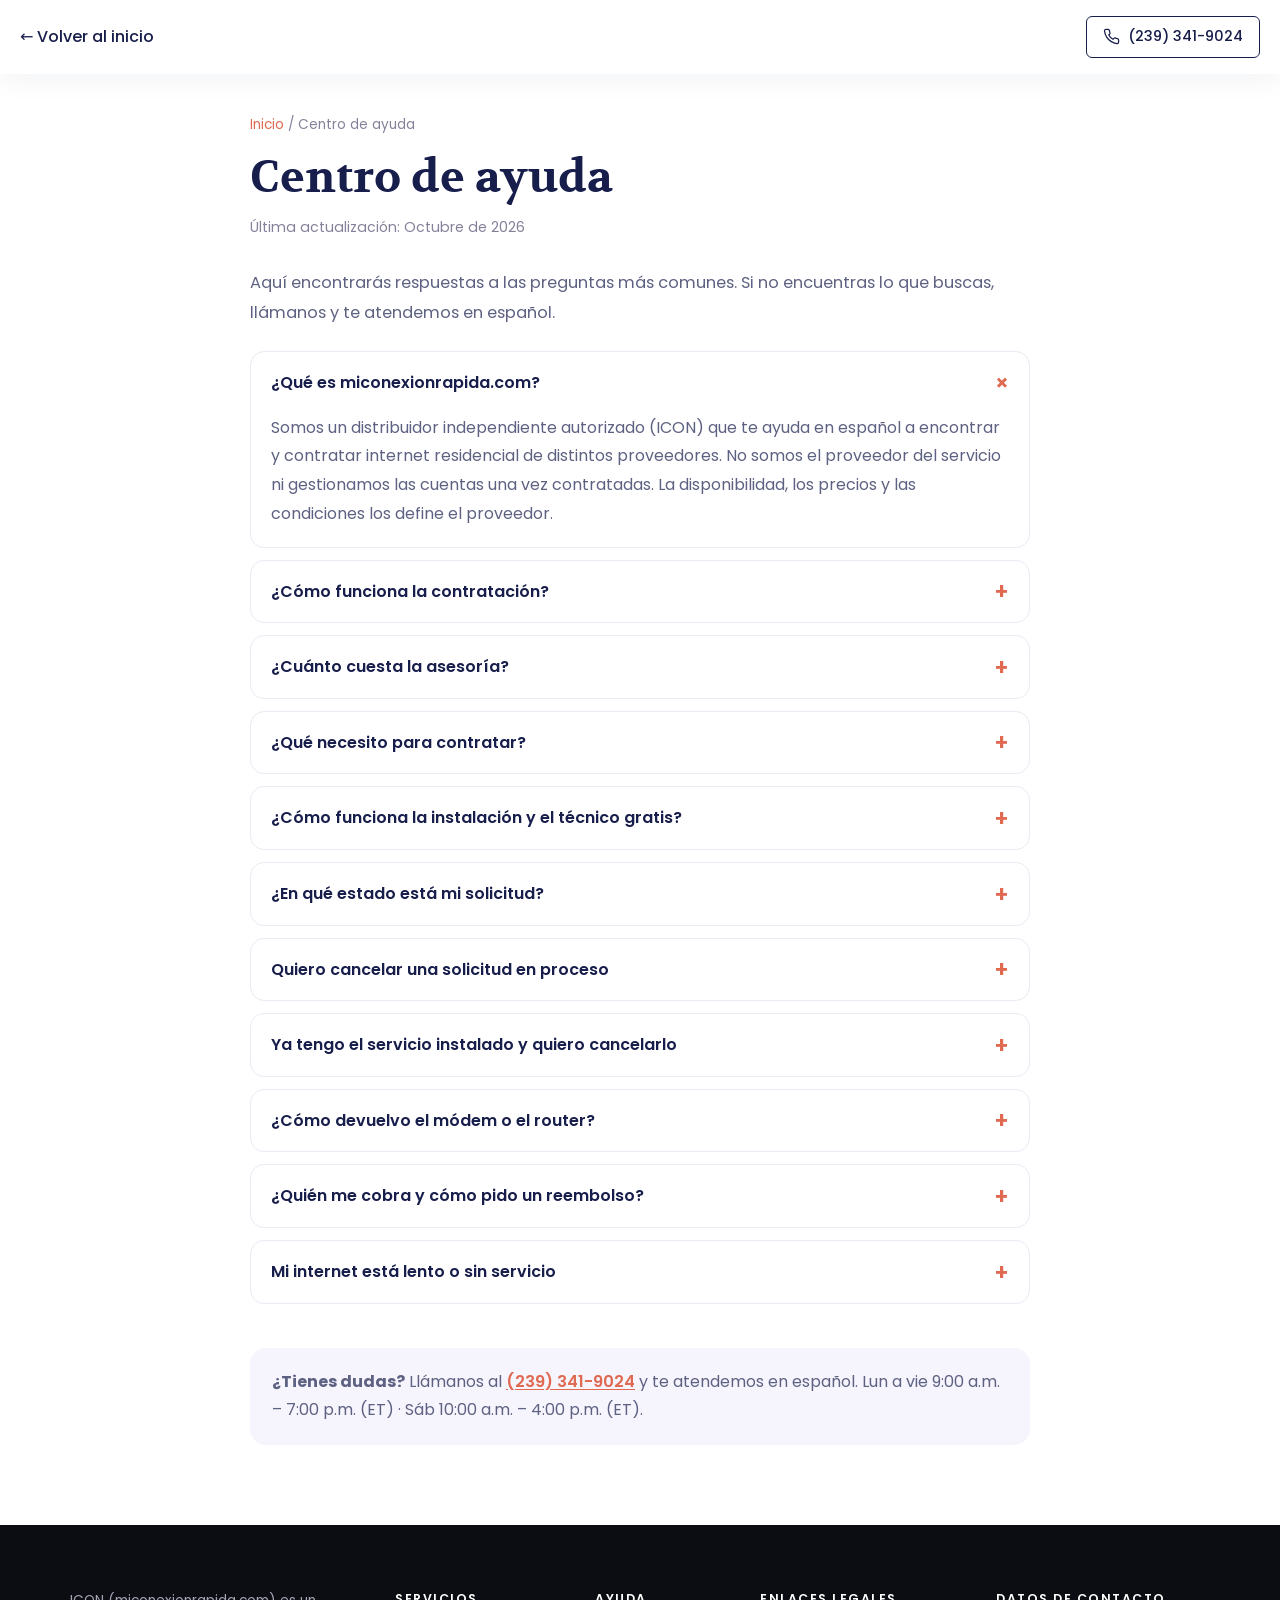
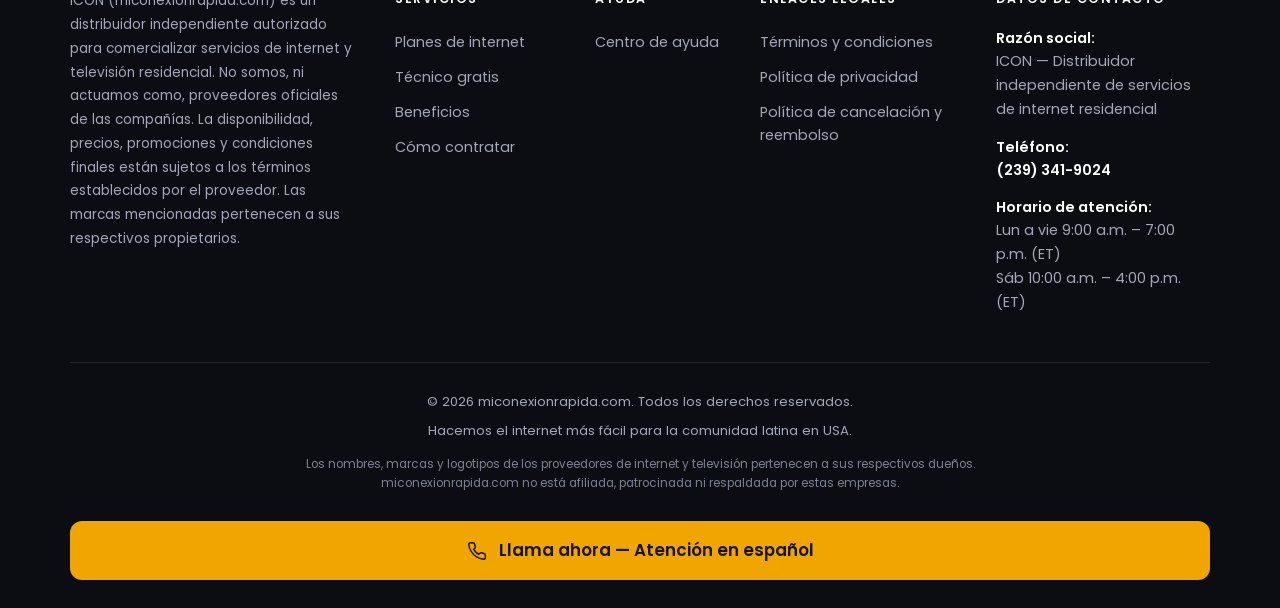
==== ayuda.html @ 347954f6 "Landing de internet residencial miconexionrapida.com - Portada adaptada a móvil: hero con foto junto" ====
<!DOCTYPE html>
<html lang="es">
<head>
  <meta charset="UTF-8">
  <meta name="viewport" content="width=device-width, initial-scale=1.0, viewport-fit=cover">
  <meta name="theme-color" content="#ffffff">
  <title>Centro de ayuda — Mi Conexión Rápida</title>
  <meta name="description" content="Preguntas frecuentes sobre la contratación de internet residencial con miconexionrapida.com.">
  <link rel="canonical" href="https://miconexionrapida.com/ayuda.html">
  <link rel="icon" href="img/favicon.svg" type="image/svg+xml">
  <script src="js/ads.js"></script>
  <link rel="preconnect" href="https://fonts.googleapis.com">
  <link rel="preconnect" href="https://fonts.gstatic.com" crossorigin>
  <link href="https://fonts.googleapis.com/css2?family=Poppins:wght@400;500;600;700&family=Volkhov:wght@400;700&display=swap" rel="stylesheet">
  <link rel="stylesheet" href="css/styles.css">
</head>
<body class="pagina-legal">

  <header class="header is-scrolled">
    <div class="container header__inner">
      <a href="index.html" class="legal__volver">&larr; Volver al inicio</a>
      <a href="tel:+12393419024" class="btn btn--outline btn--sm legal__llamar" data-tel data-ubicacion="header">
        <svg viewBox="0 0 24 24" aria-hidden="true"><use href="#i-phone"/></svg><span>(239) 341-9024</span>
      </a>
    </div>
  </header>

  <main class="legal">
    <div class="container legal__inner">
      <nav class="legal__migas" aria-label="Ruta"><a href="index.html">Inicio</a> / <span>Centro de ayuda</span></nav>
      <h1>Centro de ayuda</h1>
      <p class="legal__fecha">Última actualización: Octubre de 2026</p>

      <p class="legal__intro">Aquí encontrarás respuestas a las preguntas más comunes. Si no encuentras lo que buscas,
        llámanos y te atendemos en español.</p>
      <details class="faq" open>
        <summary>¿Qué es miconexionrapida.com?</summary>
        <div class="faq__r"><p>Somos un distribuidor independiente autorizado (ICON) que te ayuda en español a encontrar y contratar internet residencial de distintos proveedores. No somos el proveedor del servicio ni gestionamos las cuentas una vez contratadas. La disponibilidad, los precios y las condiciones los define el proveedor.</p></div>
      </details>
      <details class="faq">
        <summary>¿Cómo funciona la contratación?</summary>
        <div class="faq__r"><ol><li>Nos llamas y un asesor revisa qué proveedores y velocidades llegan a tu dirección.</li><li>Te explica las opciones, precios y condiciones del proveedor, y te recomienda el plan que necesitas.</li><li>Con tu autorización, envía la solicitud al proveedor.</li><li>El proveedor la revisa, programa la instalación y activa tu servicio.</li></ol></div>
      </details>
      <details class="faq">
        <summary>¿Cuánto cuesta la asesoría?</summary>
        <div class="faq__r"><p>Nada. Nuestra asesoría, la verificación de disponibilidad y la gestión de tu solicitud son gratuitas. Solo pagas al proveedor el plan que contratas.</p></div>
      </details>
      <details class="faq">
        <summary>¿Qué necesito para contratar?</summary>
        <div class="faq__r"><ul><li>La dirección donde quieres el servicio.</li><li>Una identificación oficial (según el proveedor, pasaporte o ID estatal).</li><li>Un teléfono y correo de contacto.</li></ul><p>Algunos proveedores revisan el crédito; si no tienes historial en EE.&nbsp;UU., pueden pedir un depósito.</p></div>
      </details>
      <details class="faq">
        <summary>¿Cómo funciona la instalación y el técnico gratis?</summary>
        <div class="faq__r"><p>Cuando el plan incluye instalación estándar gratis, un técnico del proveedor va a tu casa sin costo, instala el equipo y deja el internet funcionando. La fecha depende de la agenda del proveedor en tu zona; te ayudamos a coordinarla. Las instalaciones no estándar pueden tener costo.</p></div>
      </details>
      <details class="faq">
        <summary>¿En qué estado está mi solicitud?</summary>
        <div class="faq__r"><p>Las etapas habituales son: iniciada, en revisión del proveedor, aprobada, instalación programada y servicio activo. Los tiempos varían según el proveedor. Si tu solicitud sigue en proceso, llámanos y te decimos si aún podemos ayudarte.</p></div>
      </details>
      <details class="faq">
        <summary>Quiero cancelar una solicitud en proceso</summary>
        <div class="faq__r"><p>Llámanos cuanto antes. Revisaremos el estado y, si todavía tenemos acceso, intentaremos detenerla. Una vez que el proveedor la procesa, no podemos garantizar la cancelación. Más detalles en la <a href="cancelacion.html">política de cancelación y reembolso</a>.</p></div>
      </details>
      <details class="faq">
        <summary>Ya tengo el servicio instalado y quiero cancelarlo</summary>
        <div class="faq__r"><p>Debes comunicarte directamente con el proveedor. Encontrarás su contacto en el correo de bienvenida, la confirmación de la orden o tu factura.</p></div>
      </details>
      <details class="faq">
        <summary>¿Cómo devuelvo el módem o el router?</summary>
        <div class="faq__r"><p>Con el proveedor que te lo entregó. Él define el plazo, el lugar de entrega y si hay cargos por equipo no devuelto. Nosotros no recibimos equipos.</p></div>
      </details>
      <details class="faq">
        <summary>¿Quién me cobra y cómo pido un reembolso?</summary>
        <div class="faq__r"><p>El proveedor emite y cobra las facturas, incluidos impuestos y cargos de instalación o equipo, y es quien evalúa cualquier reembolso. Podemos explicarte la información del proceso inicial, pero no modificar facturas.</p></div>
      </details>
      <details class="faq">
        <summary>Mi internet está lento o sin servicio</summary>
        <div class="faq__r"><p>El soporte técnico lo da el proveedor. Antes de llamarle, prueba a reiniciar el módem y el router (desconéctalos 30 segundos) y acércate al router para comprobar la señal Wi-Fi. Si el problema sigue, contacta al proveedor.</p></div>
      </details>
      <aside class="legal__aviso">
        <p><strong>¿Tienes dudas?</strong> Llámanos al <a href="tel:+12393419024" data-tel>(239) 341-9024</a> y te atendemos en español.
          Lun a vie 9:00 a.m. – 7:00 p.m. (ET) · Sáb 10:00 a.m. – 4:00 p.m. (ET).</p>
      </aside>
    </div>
  </main>

  <!-- ============ FOOTER ============ -->
  <footer class="footer">
    <div class="container footer__grid">
      <div class="footer__brand">
        <p>ICON (miconexionrapida.com) es un distribuidor independiente autorizado para comercializar servicios
          de internet y televisión residencial. No somos, ni actuamos como, proveedores oficiales de las compañías.
          La disponibilidad, precios, promociones y condiciones finales están sujetos a los términos establecidos por
          el proveedor. Las marcas mencionadas pertenecen a sus respectivos propietarios.</p>
      </div>
      <div>
        <h4>Servicios</h4>
        <ul>
          <li><a href="index.html#planes">Planes de internet</a></li>
          <li><a href="index.html#tecnico">Técnico gratis</a></li>
          <li><a href="index.html#beneficios">Beneficios</a></li>
          <li><a href="index.html#contratar">Cómo contratar</a></li>
        </ul>
      </div>
      <div>
        <h4>Ayuda</h4>
        <ul><li><a href="ayuda.html">Centro de ayuda</a></li></ul>
      </div>
      <div>
        <h4>Enlaces legales</h4>
        <ul>
          <li><a href="terminos.html">Términos y condiciones</a></li>
          <li><a href="privacidad.html">Política de privacidad</a></li>
          <li><a href="cancelacion.html">Política de cancelación y reembolso</a></li>
        </ul>
      </div>
      <div class="footer__contacto">
        <h4>Datos de contacto</h4>
        <dl>
          <dt>Razón social:</dt>
          <dd>ICON — Distribuidor independiente de servicios de internet residencial</dd>
          <dt>Teléfono:</dt>
          <dd><a href="tel:+12393419024" data-tel data-tel-numero data-ubicacion="footer">(239) 341-9024</a></dd>
          <dt>Horario de atención:</dt>
          <dd>Lun a vie 9:00 a.m. – 7:00 p.m. (ET)<br>Sáb 10:00 a.m. – 4:00 p.m. (ET)</dd>
        </dl>
      </div>
    </div>
    <div class="container footer__bottom">
      <p>© 2026 miconexionrapida.com. Todos los derechos reservados.</p>
      <p>Hacemos el internet más fácil para la comunidad latina en USA.</p>
      <p class="footer__marcas">Los nombres, marcas y logotipos de los proveedores de internet y televisión pertenecen a sus
        respectivos dueños. miconexionrapida.com no está afiliada, patrocinada ni respaldada por estas empresas.</p>
    </div>
    <div class="container">
      <a href="tel:+12393419024" class="footer__call" data-tel data-ubicacion="barra-footer">
        <svg viewBox="0 0 24 24" aria-hidden="true"><use href="#i-phone"/></svg>
        Llama ahora — Atención en español
      </a>
    </div>
  </footer>

  <svg width="0" height="0" style="position:absolute" aria-hidden="true">
    <symbol id="i-phone" viewBox="0 0 24 24">
      <path d="M22 16.92v3a2 2 0 0 1-2.18 2 19.79 19.79 0 0 1-8.63-3.07 19.5 19.5 0 0 1-6-6 19.79 19.79 0 0 1-3.07-8.67A2 2 0 0 1 4.11 2h3a2 2 0 0 1 2 1.72c.13.96.36 1.9.7 2.81a2 2 0 0 1-.45 2.11L8.09 9.91a16 16 0 0 0 6 6l1.27-1.27a2 2 0 0 1 2.11-.45c.91.34 1.85.57 2.81.7A2 2 0 0 1 22 16.92z" fill="none" stroke="currentColor" stroke-width="1.8" stroke-linecap="round" stroke-linejoin="round"/>
    </symbol>
  </svg>
</body>
</html>
---- css/styles.css ----
/* ==========================================================
   miconexionrapida.com — Internet residencial (landing para que el cliente llame)
   ========================================================== */
:root {
  --navy: #181E4B;
  --text: #5E6282;
  --muted: #84829A;
  --orange: #DF6951;
  --yellow: #F1A501;
  --teal: #006380;
  --peach: #FFF1DA;
  --hero-bg: #fdfcf7;   /* el fondo crema de img/hero-viajero.webp */
  --lilac: #DFD7F9;
  --bg: #fff;
  --shadow: 0 100px 80px rgba(0,0,0,.02), 0 30px 40px rgba(0,0,0,.035), 0 10px 20px rgba(0,0,0,.04);
  --radius: 24px;
  --ff-head: "Volkhov", Georgia, serif;
  --ff-body: "Poppins", system-ui, sans-serif;
}

*, *::before, *::after { box-sizing: border-box; margin: 0; padding: 0; }
html { scroll-behavior: smooth; }
body {
  font-family: var(--ff-body);
  color: var(--text);
  background: var(--bg);
  line-height: 1.6;
  overflow-x: hidden;
  -webkit-font-smoothing: antialiased;
}
img { display: block; max-width: 100%; }
a { color: inherit; text-decoration: none; }
button { font: inherit; cursor: pointer; border: 0; background: none; color: inherit; }
ul, ol { list-style: none; }

.container { width: min(1140px, 100% - 32px); margin-inline: auto; }
.section { padding: 100px 0; position: relative; }

/* ---------- Typography helpers ---------- */
.eyebrow {
  font-size: .9rem; font-weight: 600; letter-spacing: .04em;
  text-transform: uppercase; color: var(--text); text-align: center; margin-bottom: 8px;
}
.eyebrow--orange { color: var(--orange); text-align: left; font-weight: 700; }
.eyebrow--left { text-align: left; }
.section__title {
  font-family: var(--ff-head); color: var(--navy);
  font-size: clamp(2rem, 4vw, 3.1rem); line-height: 1.2; text-align: center;
}
.section__title--left { text-align: left; }
.section__head { margin-bottom: 56px; }

/* ---------- Buttons ---------- */
.btn {
  display: inline-flex; align-items: center; justify-content: center;
  padding: 14px 26px; border-radius: 10px; font-weight: 500;
  transition: transform .2s, box-shadow .2s, background .2s;
}
@media (hover: hover) { .btn:hover { transform: translateY(-2px); } }
.btn:active { transform: scale(.98); }
.btn--yellow { background: var(--yellow); color: #fff; box-shadow: 0 20px 35px rgba(241,165,1,.15); }
.btn--orange { background: var(--orange); color: #fff; box-shadow: 0 15px 30px rgba(223,105,81,.25); }
.btn--outline { border: 1px solid var(--navy); color: var(--navy); padding: 8px 20px; border-radius: 6px; }
.btn--outline:hover { background: var(--navy); color: #fff; }
.btn svg { width: 20px; height: 20px; flex: none; }
.btn--big { gap: 10px; padding: 18px 30px; font-size: 1.05rem; font-weight: 600; border-radius: 12px; }
.btn--call { gap: 8px; padding: 10px 20px; border-radius: 8px; }
.btn--sm { padding: 7px 16px; font-size: .9rem; }

/* ---------- Header ---------- */
.header {
  position: fixed; inset: 0 0 auto; z-index: 50;
  transition: background .3s, box-shadow .3s, padding .3s;
  padding: 28px 0;
}
.header.is-scrolled { background: rgba(255,255,255,.92); backdrop-filter: blur(10px); box-shadow: 0 4px 30px rgba(24,30,75,.06); padding: 14px 0; }
.header__inner { display: flex; align-items: center; justify-content: flex-end; }
.logo { font-family: var(--ff-body); font-weight: 700; font-size: 2rem; color: var(--navy); letter-spacing: -.02em; }
.logo span { color: var(--yellow); }
.nav__list { display: flex; align-items: center; gap: 44px; font-weight: 500; color: var(--navy); }
.nav__list a:not(.btn) { position: relative; }
.nav__list a:not(.btn)::after {
  content: ""; position: absolute; left: 0; bottom: -4px; height: 2px; width: 0;
  background: var(--orange); transition: width .25s;
}
.nav__list a:not(.btn):hover::after { width: 100%; }
.lang { display: inline-flex; align-items: center; gap: 6px; font-weight: 500; color: var(--navy); }

.header__mobile { display: none; align-items: center; }

/* ---------- Hero ---------- */
/* Escritorio: la foto es el fondo, pegada a la derecha y a toda la altura; el texto va en el
   lado izquierdo, que en la foto está libre. isolation: el subrayado (z-index -1) queda
   encima del fondo del hero. */
.hero {
  position: relative; isolation: isolate; overflow: hidden;
  padding: 150px 0 90px; min-height: min(900px, max(680px, 56.25vw));
  display: flex; align-items: center;
  background: var(--hero-bg) url("../img/hero-viajero.webp") no-repeat right center / auto 100%;
}
.hero > .container, .header > .container { width: min(1240px, 100% - 32px); }
.hero__inner { display: grid; grid-template-columns: minmax(0, 560px) 1fr; align-items: center; gap: 40px; }
.hero__title {
  font-family: var(--ff-head); color: var(--navy);
  font-size: clamp(2.6rem, 5.6vw, 5.2rem); line-height: 1.1; letter-spacing: -.03em; margin: 16px 0 24px;
}
.underline { position: relative; white-space: nowrap; }
.underline::after {
  content: ""; position: absolute; left: 0; right: -6px; bottom: .12em; height: .14em;
  background: var(--orange); border-radius: 50%; transform: rotate(-2deg); z-index: -1;
}
.hero__title { font-size: clamp(2.5rem, 4.6vw, 4.4rem); }
.hero__text { max-width: 500px; font-size: 1.05rem; line-height: 1.8; margin-bottom: 32px; }
.hero__actions { display: flex; align-items: center; gap: 32px; flex-wrap: wrap; }
.hero__tel { margin-top: 22px; font-size: 1rem; }
.hero__tel a { color: var(--navy); font-weight: 700; font-size: 1.25rem; letter-spacing: .01em; }
.hero__tel-icon { display: none; }
.hero__badges { display: flex; flex-wrap: wrap; gap: 10px 22px; margin-top: 26px; font-size: .92rem; font-weight: 500; color: var(--navy); }
.hero__badges li { display: inline-flex; align-items: center; gap: 8px; }
.hero__badges svg { width: 18px; height: 18px; color: #fff; background: var(--teal); border-radius: 50%; padding: 3px; }
.play { display: inline-flex; align-items: center; gap: 18px; color: var(--muted); font-weight: 500; }
.play:hover { color: var(--navy); }
.play__icon svg { color: #fff; }
.play__icon {
  width: 52px; height: 52px; border-radius: 50%; background: var(--orange);
  display: grid; place-items: center;
  box-shadow: 0 15px 30px rgba(223,105,81,.35); position: relative;
}
.play__icon::after {
  content: ""; position: absolute; inset: 0; border-radius: 50%;
  border: 2px solid var(--orange); animation: pulse 2s infinite;
}
@keyframes pulse { to { transform: scale(1.6); opacity: 0; } }

/* La foto en <img> solo se usa en el móvil (en escritorio es el fondo del hero). */
.hero__media { display: none; }
.hero__img { width: 100%; aspect-ratio: 1; object-fit: cover; border-radius: 32px; }
@keyframes float { 50% { transform: translate(8px,-12px) rotate(4deg); } }

/* ---------- Services ---------- */
.dots { position: absolute; width: 140px; height: 120px; background-image: radial-gradient(var(--lilac) 2px, transparent 2px); background-size: 18px 18px; }
.dots--right { top: 60px; right: 4%; }
.services__grid { display: grid; grid-template-columns: repeat(4, 1fr); gap: 32px; }
.service {
  position: relative; text-align: center; padding: 40px 28px; border-radius: 36px; background: #fff;
  transition: box-shadow .3s, transform .3s;
}
.service:hover, .service--featured { box-shadow: var(--shadow); }
.service:hover { transform: translateY(-6px); }
.service__deco {
  position: absolute; left: -32px; bottom: -32px; width: 90px; height: 90px;
  background: var(--orange); border-radius: 30px 0 10px 0; z-index: -1;
}
.service__icon {
  width: 90px; height: 90px; margin: 0 auto 28px; display: grid; place-items: center; position: relative;
}
.service__icon::before { content: ""; position: absolute; top: 0; right: 0; width: 46px; height: 46px; background: var(--peach); border-radius: 18px 0 18px 0; z-index: -1; }
.service__icon svg { width: 64px; height: 64px; color: var(--teal); }
.service h3 { color: #1E1D4C; font-size: 1.15rem; font-weight: 600; margin-bottom: 14px; }
.service p { font-size: .95rem; }

/* ---------- Planes ---------- */
.plans { background: linear-gradient(180deg, #fff, #fdf8ef); }
.plans__grid { display: grid; grid-template-columns: repeat(3, 1fr); gap: 28px; align-items: stretch; }
.plan {
  position: relative; display: flex; flex-direction: column; gap: 14px; padding: 36px 30px 30px;
  background: #fff; border-radius: var(--radius); box-shadow: var(--shadow); border: 1px solid #f1eee8;
  transition: transform .3s;
}
.plan:hover { transform: translateY(-6px); }
.plan--destacado { border: 2px solid var(--orange); }
.plan__tag { position: absolute; top: -14px; left: 50%; transform: translateX(-50%); padding: 5px 16px; border-radius: 999px;
  background: var(--orange); color: #fff; font-size: .8rem; font-weight: 600; white-space: nowrap; }
.plan__nombre { color: var(--navy); font-size: 1.2rem; font-weight: 600; }
.plan__velocidad { font-size: 1rem; }
.plan__velocidad strong { font-family: var(--ff-head); font-size: 2.6rem; color: var(--navy); line-height: 1; }
.plan__precio { font-size: .95rem; }
.plan__precio strong { font-size: 1.8rem; color: var(--orange); }
.plan__incluye { display: grid; gap: 10px; margin: 6px 0 10px; font-size: .95rem; }
.plan__incluye li { display: flex; gap: 10px; align-items: flex-start; }
.plan__incluye svg { width: 18px; height: 18px; flex: none; margin-top: 3px; color: var(--teal); }
.plan__tag--alt { background: var(--yellow); }
.plan__nota { font-size: .8rem; line-height: 1.5; color: var(--muted); margin-top: -6px; }
.plan__btn { margin-top: auto; padding: 14px 20px; border-radius: 10px; gap: 8px; }
.plans__nota { margin-top: 32px; text-align: center; font-size: .95rem; }

/* ---------- Técnico gratis ---------- */
.tech__inner { display: grid; grid-template-columns: 1.1fr 1fr; gap: 64px; align-items: center; }
.tech__media { position: relative; }
.tech__media img {
  width: 100%; height: auto; aspect-ratio: 3 / 2; object-fit: cover; object-position: 35% center;
  border-radius: 28px; background: var(--peach); box-shadow: 0 30px 60px rgba(24,30,75,.14);
}
.tech__badge {
  position: absolute; right: -18px; bottom: -22px; display: flex; align-items: center; gap: 12px;
  padding: 14px 20px; background: #fff; border-radius: 18px; box-shadow: var(--shadow);
  font-size: .85rem; line-height: 1.25; color: var(--text); font-weight: 500;
}
.tech__badge strong { font-family: var(--ff-head); font-size: 2.2rem; line-height: 1; color: var(--orange); }
.tech__text { margin: 18px 0 22px; font-size: 1.02rem; line-height: 1.8; }
.tech__list { display: grid; gap: 12px; margin-bottom: 30px; }
.tech__list li { display: flex; gap: 12px; align-items: flex-start; color: var(--navy); font-weight: 500; }
.tech__list svg {
  flex: none; width: 22px; height: 22px; margin-top: 1px; padding: 4px; border-radius: 50%;
  background: var(--teal); color: #fff;
}
.tech__nota { margin-top: 12px; font-size: .78rem; color: var(--muted); }

/* ---------- Booking ---------- */
.booking__inner { display: grid; grid-template-columns: 1fr 1fr; gap: 60px; align-items: center; }
.booking .section__title { margin-bottom: 40px; }
/* Pasos: números grandes en círculo con halo, unidos por una línea ondulada */
.steps-wrap { position: relative; }
.steps__line {
  position: absolute; left: 16.67%; width: 66.66%; top: calc(var(--paso) / 2 - 20px); height: 40px;
  color: var(--orange); opacity: .45;
}
.steps-wrap { --paso: clamp(58px, 16vw, 84px); }
.steps { position: relative; display: grid; grid-template-columns: repeat(3, 1fr); gap: 14px; }
.step { display: flex; flex-direction: column; align-items: center; text-align: center; }
.step__num {
  position: relative; z-index: 1; width: var(--paso); height: var(--paso); border-radius: 50%;
  display: grid; place-items: center; margin-bottom: 22px;
  font-weight: 700; font-size: calc(var(--paso) * .3); letter-spacing: .02em; color: #fff;
  background: linear-gradient(145deg, var(--yellow), var(--orange));
  box-shadow: 0 0 0 7px var(--peach), 0 0 0 8px rgba(223,105,81,.18), 0 16px 30px rgba(223,105,81,.28);
}
.step h3 { display: flex; align-items: baseline; justify-content: center; gap: 6px; font-size: 1rem; font-weight: 600; color: var(--navy); line-height: 1.3; margin-bottom: 6px; }
.step__arrow { color: var(--orange); font-weight: 700; }
.step p { font-size: .88rem; line-height: 1.55; }

.booking__visual { position: relative; display: flex; justify-content: center; padding: 40px 0; }
.booking__visual::before {
  content: ""; position: absolute; width: 380px; height: 380px; border-radius: 50%;
  background: #59B1E6; filter: blur(110px); opacity: .35; top: 0; right: 40px; z-index: -1;
}
.trip-card { width: 370px; max-width: 100%; background: #fff; border-radius: 26px; padding: 24px; box-shadow: var(--shadow); }
.trip-card img { width: 100%; height: auto; border-radius: 24px; aspect-ratio: 16/10; object-fit: cover; object-position: 62% 38%; margin-bottom: 24px; background: var(--peach); }
.trip-card h3 { color: #080809; font-weight: 500; font-size: 1.1rem; margin-bottom: 10px; }
.trip-card__meta { font-size: .9rem; color: var(--muted); margin-bottom: 18px; }
.booking__cta { margin-top: 40px; }
.speed { margin-top: 6px; }
.speed__head { display: flex; justify-content: space-between; align-items: baseline; margin-bottom: 10px; font-size: .9rem; color: var(--muted); }
.speed__head strong { font-family: var(--ff-head); font-size: 1.6rem; color: var(--navy); }
.bar--wide { width: 100%; height: 8px; }
.bar--wide span { background: linear-gradient(90deg, var(--yellow), var(--orange)); transition: width .1s linear; }
.speed__nota { margin-top: 8px; font-size: .75rem; color: var(--muted); }

.ongoing {
  position: absolute; right: -30px; bottom: -6px; display: flex; gap: 14px;
  background: #fff; padding: 16px 22px 18px 16px; border-radius: 18px; box-shadow: var(--shadow);
  animation: float 7s ease-in-out infinite;
}
.ongoing__icon { flex: none; width: 48px; height: 48px; border-radius: 50%; display: grid; place-items: center; background: var(--peach); color: var(--orange); }
.ongoing__icon svg { width: 24px; height: 24px; }
.ongoing__label { font-size: .8rem; color: var(--muted); }
.ongoing__title { color: #080809; font-weight: 500; margin-bottom: 4px; }
.ongoing__progress { font-size: .8rem; margin-bottom: 6px; }
.ongoing__progress strong { color: #8A79DF; font-weight: 500; }
.bar { width: 160px; height: 5px; background: #F5F5F5; border-radius: 4px; overflow: hidden; }
.bar span { display: block; height: 100%; background: #8A79DF; border-radius: 4px; }

/* ---------- Partners ---------- */
.partners { padding: 40px 0 80px; }
.partners__row { display: flex; justify-content: center; align-items: center; flex-wrap: wrap; gap: 16px 24px; }
.partner {
  display: inline-flex; align-items: center; gap: 12px;
  padding: 18px 26px; border-radius: 12px; font-weight: 600; font-size: 1.1rem;
  color: #6b6b6b; opacity: .85; transition: .3s;
}
.partner svg { width: 28px; height: 28px; color: var(--teal); }
.partner:hover, .partner.is-active { opacity: 1; box-shadow: var(--shadow); color: var(--navy); }

/* ---------- Subscribe ---------- */
.subscribe { padding-top: 40px; }
.subscribe__box {
  position: relative; background: rgba(223,215,249,.24); border-radius: 129px 20px 20px 20px;
  padding: 80px 40px; text-align: center; overflow: hidden;
}
.subscribe__box::before, .subscribe__box::after {
  content: ""; position: absolute; border-radius: 50%; border: 1px solid rgba(181,166,229,.35);
}
.subscribe__box::before { width: 400px; height: 400px; left: -200px; bottom: -200px; }
.subscribe__box::after { width: 400px; height: 400px; right: -200px; top: -200px; }
.subscribe__send {
  position: absolute; top: 18px; right: 18px; width: 64px; height: 64px; border-radius: 50%;
  background: linear-gradient(180deg, #747DEF, #5E3BE1); display: grid; place-items: center;
}
.subscribe__send svg { width: 26px; }
.subscribe__send svg { color: #fff; }
.subscribe__box .btn--big { position: relative; z-index: 1; font-size: 1.4rem; padding: 20px 40px; }
.subscribe h2 { max-width: 760px; margin: 0 auto 40px; font-weight: 600; font-size: clamp(1.2rem, 2.2vw, 1.7rem); line-height: 1.6; color: var(--text); }
.subscribe__form { display: flex; justify-content: center; gap: 24px; flex-wrap: wrap; position: relative; z-index: 1; }
.field {
  display: flex; align-items: center; gap: 12px; background: #fff; border-radius: 10px;
  padding: 0 20px; width: 420px; max-width: 100%; height: 64px; color: var(--muted); border: 1px solid transparent;
}
.field:focus-within { border-color: var(--orange); }
.field svg { width: 20px; flex: none; }
.field input { border: 0; outline: 0; font: inherit; width: 100%; color: var(--navy); background: transparent; }
.subscribe__form .btn { height: 64px; padding: 0 44px; }
.subscribe__msg { margin-top: 22px; min-height: 1.6em; font-weight: 500; position: relative; }


/* Puntos de los carruseles: solo se ven en el móvil */
.carrusel-puntos { display: none; justify-content: center; gap: 2px; margin-top: -10px; }
.carrusel-puntos button { width: 30px; height: 30px; position: relative; }
.carrusel-puntos button::after { content: ""; position: absolute; inset: 11px; border-radius: 999px; background: #E2DFEA; transition: background .3s, inset .3s; }
.carrusel-puntos button[aria-current="true"]::after { background: var(--orange); inset: 11px 4px; }
@media (max-width: 860px) { .carrusel-puntos { display: flex; } }


/* ---------- Reveal on scroll ---------- */
.reveal { opacity: 0; transform: translateY(30px); transition: opacity .8s ease, transform .8s ease; }
.reveal.is-visible { opacity: 1; transform: none; }
@media (prefers-reduced-motion: reduce) {
  *, *::before, *::after { animation: none !important; transition: none !important; }
  .reveal { opacity: 1; transform: none; }
}

/* ---------- Responsive ---------- */
@media (max-width: 1024px) {
  .services__grid { grid-template-columns: repeat(2, 1fr); }
  .nav__list { gap: 28px; }
}

@media (max-width: 860px) {
  .section { padding: 72px 0; }
  .header__mobile { display: flex; }
  .nav { display: none; } /* sin menú en el móvil: solo logo y «Llamar» */

  .hero { padding: 110px 0 48px; min-height: 0; display: block; background: var(--hero-bg); }
  .hero__inner, .booking__inner { grid-template-columns: 1fr; }
  .hero__media { display: block; justify-self: center; width: 100%; max-width: 440px; }
  .plans__grid { grid-template-columns: 1fr; max-width: 440px; margin-inline: auto; gap: 34px; }
  .nav__list .btn--call { display: none; }


  .ongoing { right: 0; top: auto; bottom: -10px; }
}

@media (max-width: 560px) {
  .services__grid { grid-template-columns: 1fr; }
  .service__deco { display: none; }
  .partners__row { justify-content: center; }
  .subscribe__box { border-radius: 60px 20px 20px 20px; padding: 72px 20px 48px; }
  .subscribe__form .btn { width: 100%; }
  .ongoing { position: relative; margin-top: -30px; }
  .hero__actions { gap: 22px; }
  .hero__actions .btn--big { width: 100%; }
  .partner { padding: 12px 16px; font-size: 1rem; }
  .booking__visual { flex-direction: column; align-items: center; }
}

/* ==========================================================
   Ajustes de interfaz móvil
   ========================================================== */
@media (max-width: 860px) {
  html { -webkit-text-size-adjust: 100%; }
  body { -webkit-tap-highlight-color: transparent; }
  .section { padding: 56px 0; }
  .section__head { margin-bottom: 32px; }
  .section__title { font-size: clamp(1.7rem, 7vw, 2.3rem); }
  .header { padding: calc(14px + env(safe-area-inset-top)) 0 14px; }

  /* Áreas de toque de al menos 44px */
  .header__mobile .btn--sm { min-height: 42px; gap: 8px; padding-inline: 16px; }
  .header__mobile .btn--sm svg { width: 17px; height: 17px; }

  /* Hero: un solo botón principal y la foto más compacta */
  .hero { padding-top: calc(96px + env(safe-area-inset-top)); }
  .hero__title { font-size: clamp(2.1rem, 9.5vw, 2.8rem); margin: 10px 0 16px; }
  .hero__text { font-size: 1rem; margin-bottom: 24px; }
  .hero__tel { margin-top: 16px; }
  .hero__badges { margin-top: 18px; }
  /* La foto va al lado del párrafo, dentro de la primera pantalla */
  .hero__inner {
    grid-template-columns: 1fr 42%; column-gap: 14px; row-gap: 0; align-items: center;
    grid-template-areas: "eyebrow eyebrow" "title title" "text media" "tel tel" "badges badges" "actions actions";
  }
  .hero__content { display: contents; }
  .hero__content > .eyebrow { grid-area: eyebrow; }
  .hero__title { grid-area: title; }
  .hero__text { grid-area: text; margin-bottom: 0; font-size: .95rem; line-height: 1.7; }
  .hero__media { grid-area: media; max-width: none; margin: 0; }
  .hero__media { align-self: stretch; position: relative; min-height: 190px; }
  .hero__img { position: absolute; inset: 0; width: 100%; height: 100%; aspect-ratio: auto; border-radius: 22px; object-position: center 20%; }
  /* Teléfono: tarjeta a todo el ancho; toda la tarjeta llama (el enlace la cubre) */
  .hero__tel {
    grid-area: tel; position: relative; display: grid; grid-template-columns: auto 1fr;
    column-gap: 12px; align-items: center; margin-top: 20px; padding: 12px 16px;
    background: #fff; border-radius: 18px; box-shadow: 0 6px 18px rgba(24,30,75,.06);
    font-size: .8rem; line-height: 1.25;
  }
  .hero__tel-icon {
    display: grid; place-items: center; grid-row: 1 / 3; width: 44px; height: 44px;
    border-radius: 50%; background: var(--peach); color: var(--orange);
  }
  .hero__tel-icon svg { width: 20px; height: 20px; }
  .hero__tel a { font-size: clamp(1.1rem, 5.6vw, 1.35rem); white-space: nowrap; }
  .hero__tel a::after { content: ""; position: absolute; inset: 0; border-radius: inherit; }
  /* «Ver planes» se oculta en el móvil: los planes están justo debajo y en el menú */
  .hero__actions { grid-area: actions; margin: 0; }
  .hero__actions .play { display: none; }
  .hero__actions .play {
    gap: 8px; padding: 6px 14px 6px 6px; border-radius: 999px; background: #fff;
    color: var(--navy); font-size: .9rem; box-shadow: 0 6px 18px rgba(24,30,75,.08); min-height: 44px;
    white-space: nowrap;
  }
  .hero__actions .play__icon { width: 34px; height: 34px; box-shadow: none; }
  .hero__actions .play__icon::after { display: none; }
  .hero__actions .play__icon svg { width: 16px; height: 16px; }

  /* Ventajas: tarjeta con 3 columnas iguales */
  .hero__badges {
    grid-area: badges; display: grid; grid-template-columns: repeat(3, 1fr); gap: 8px;
    margin-top: 20px; padding: 14px 10px; background: #fff; border-radius: 18px;
    box-shadow: 0 6px 18px rgba(24,30,75,.06); font-size: .78rem; line-height: 1.35;
  }
  .hero__badges li { flex-direction: column; justify-content: flex-start; gap: 6px; text-align: center; }
  .hero__badges svg { width: 22px; height: 22px; padding: 4px; }

  /* «Llama ahora» fijo abajo y centrado; sustituye a la barra naranja */
  .hero__actions .btn--big {
    position: fixed; z-index: 40; left: 16px; right: 16px; margin-inline: auto;
    bottom: calc(14px + env(safe-area-inset-bottom)); width: auto; max-width: 420px;
    box-shadow: 0 14px 30px rgba(241,165,1,.45);
  }
  .hero__actions { margin-top: 18px; }
  .hero { z-index: 40; } /* el hero aísla su capa: así el botón fijo queda sobre el resto de secciones */

  /* Beneficios, planes y usos: carruseles deslizables con la siguiente tarjeta asomando */
  .services__grid, .plans__grid, .partners__row {
    display: flex; gap: 16px; max-width: none;
    overflow-x: auto; scroll-snap-type: x mandatory; overscroll-behavior-x: contain;
    margin-inline: -16px; padding: 22px 16px 28px; scroll-padding-inline: 16px;
    scrollbar-width: none;
  }
  .services__grid::-webkit-scrollbar, .plans__grid::-webkit-scrollbar, .partners__row::-webkit-scrollbar { display: none; }
  .service, .plan { flex: 0 0 min(80%, 320px); scroll-snap-align: start; }
  .service { box-shadow: var(--shadow); padding: 32px 22px; border-radius: 28px; }
  .service__deco { display: none; }
  .services__grid .reveal, .plans__grid .reveal { opacity: 1; transform: none; }
  .plans__nota { margin-top: 12px; }

  .partners { padding: 8px 0 40px; }
  .partners__row { width: auto; flex-wrap: nowrap; justify-content: flex-start; padding-block: 12px 20px; }
  .partner { flex: none; scroll-snap-align: start; background: #fff; box-shadow: var(--shadow); opacity: 1; }


  .booking .section__title { margin-bottom: 28px; }
  .steps { gap: 8px; }
  .booking__cta { width: 100%; margin-top: 28px; }
  .booking__visual { padding: 32px 0 0; }

  .dots { display: none; }

  /* Pasos en el móvil: título compacto, la flecha va pegada al texto */
  .step h3 { display: block; font-size: .9rem; }
  .step__arrow { margin-right: 4px; }
  .step p { font-size: .8rem; }

  /* Técnico gratis: foto arriba, texto debajo */
  .tech__inner { grid-template-columns: 1fr; gap: 40px; }
  .tech__inner > * { min-width: 0; }
  .tech__media img { border-radius: 22px; }
  .tech__badge { right: 12px; bottom: -20px; padding: 10px 16px; }
  .tech__badge strong { font-size: 1.8rem; }
  .tech__text { font-size: .98rem; margin: 12px 0 18px; }
  .tech__cta { width: 100%; }

  /* Usos: cinta que se desplaza sola y sin fin (los elementos se duplican en JS) */
  .partners__row.is-marquee {
    width: max-content; overflow: visible; scroll-snap-type: none; margin: 0; padding: 12px 0 20px;
    animation: cinta 28s linear infinite;
  }
  .partners__row.is-marquee:active { animation-play-state: paused; }
  .partners { overflow: hidden; }
  .partners__row.is-marquee .partner { margin-right: 16px; }
  .partners__row.is-marquee { gap: 0; }
  @keyframes cinta { to { transform: translateX(-50%); } }

  /* Que ninguna columna del grid se ensanche más que la pantalla */
  .booking__inner > * { min-width: 0; }
  .trip-card { width: 100%; }
  .ongoing { right: auto; }

  .plan { padding: 30px 22px 24px; }
  .plan__velocidad strong { font-size: 2.3rem; }

  .subscribe { padding-top: 16px; }
  .subscribe__box { padding-top: 84px; }
  .subscribe__send { width: 48px; height: 48px; top: 18px; right: 18px; }
  .subscribe__send svg { width: 22px; }

  .subscribe__box .btn--big { width: 100%; font-size: 1.2rem; padding: 18px 20px; }
}

/* ==========================================================
   Footer (oscuro, como la referencia) y barra «Llama ahora»
   ========================================================== */
.footer { background: #0c0d12; color: #a3a6b4; padding: 64px 0 28px; font-size: .9rem; }
.footer__grid { display: grid; grid-template-columns: 1.6fr .9fr .7fr 1.1fr 1.2fr; gap: 40px; }
.footer__brand p { line-height: 1.75; font-size: .85rem; }
.footer h4 { color: #fff; font-size: .78rem; font-weight: 600; letter-spacing: .12em; text-transform: uppercase; margin-bottom: 18px; }
.footer li { margin-bottom: 4px; }
.footer li a { display: inline-block; padding: 4px 0; transition: color .2s; }
.footer a:hover { color: #fff; }
.footer__contacto dt { color: #fff; font-weight: 600; margin-top: 14px; }
.footer__contacto dt:first-child { margin-top: 0; }
.footer__contacto dd { line-height: 1.65; }
.footer__contacto dd a { color: #fff; font-weight: 600; }
.footer__bottom {
  margin-top: 48px; padding-top: 28px; border-top: 1px solid rgba(255,255,255,.1);
  text-align: center; display: grid; gap: 8px; font-size: .82rem;
}
.footer__marcas { max-width: 680px; margin: 6px auto 0; font-size: .74rem; line-height: 1.6; color: #7d8090; }
.footer__call {
  display: flex; align-items: center; justify-content: center; gap: 12px; margin-top: 28px;
  padding: 16px 20px; border-radius: 12px; background: var(--yellow); color: #14151c;
  font-weight: 600; font-size: 1.05rem; transition: filter .2s;
}
.footer__call:hover { filter: brightness(1.06); }
.footer__call svg { width: 20px; height: 20px; }

@media (max-width: 1024px) {
  .footer__grid { grid-template-columns: 1fr 1fr 1fr; }
  .footer__brand { grid-column: 1 / -1; }
}
@media (max-width: 860px) {
  .footer { padding: 44px 0 calc(100px + env(safe-area-inset-bottom)); }
  .footer__grid { grid-template-columns: 1fr 1fr; gap: 28px 20px; }
  .footer__contacto, .footer__grid > :nth-child(4) { grid-column: 1 / -1; }
  .footer li a { padding: 7px 0; }
  .footer__bottom { margin-top: 32px; }
  /* En la portada ya está fijo el botón amarillo del hero; en las demás páginas la barra se fija abajo */
  body:not(.pagina-legal) .footer__call { display: none; }
  .pagina-legal .footer__call {
    position: fixed; z-index: 40; left: 16px; right: 16px; bottom: calc(14px + env(safe-area-inset-bottom));
    margin: 0 auto; max-width: 420px; box-shadow: 0 14px 30px rgba(241,165,1,.45);
    gap: 8px; padding: 16px 12px; font-size: clamp(.86rem, 4vw, 1rem); white-space: nowrap;
  }
}

/* ==========================================================
   Páginas legales y centro de ayuda
   ========================================================== */
.pagina-legal { background: #fff; }
.pagina-legal .header { position: sticky; top: 0; }
.pagina-legal .header__inner { justify-content: space-between; }
.legal__volver { font-weight: 500; color: var(--navy); padding: 10px 0; }
.legal__volver:hover { color: var(--orange); }
.legal__llamar { gap: 8px; min-height: 42px; }
.legal__llamar svg { width: 17px; height: 17px; }
.legal { padding: 40px 0 80px; }
.legal__inner { max-width: 780px; }
.legal__migas { font-size: .85rem; color: var(--muted); margin-bottom: 18px; }
.legal__migas a { color: var(--orange); }
.legal h1 { font-family: var(--ff-head); color: var(--navy); font-size: clamp(1.9rem, 5vw, 2.8rem); line-height: 1.15; }
.legal__fecha { margin: 10px 0 28px; font-size: .88rem; color: var(--muted); }
.legal h2 { font-size: 1.15rem; color: var(--navy); font-weight: 600; margin: 36px 0 10px; }
.legal p, .legal li { line-height: 1.8; }
.legal p + p { margin-top: 12px; }
.legal ul:not(.legal__datos), .legal ol { margin: 10px 0; padding-left: 22px; }
.legal ul:not(.legal__datos) { list-style: disc; }
.legal ol { list-style: decimal; }
.legal li { margin-bottom: 6px; }
.legal li::marker { color: var(--orange); }
.legal main a, .legal p a, .legal li a { color: var(--orange); text-decoration: underline; text-underline-offset: 2px; }
.legal__datos { display: grid; gap: 6px; padding: 18px 20px; border-radius: 14px; background: var(--peach); font-size: .92rem; }
.legal__datos strong { color: var(--navy); }
.legal__intro { font-size: 1.02rem; margin-bottom: 24px; }
.legal__aviso { margin-top: 44px; padding: 20px 22px; border-radius: 16px; background: #f6f4fd; }
.legal__aviso a { font-weight: 600; }

/* Preguntas frecuentes (acordeón) */
.faq { border: 1px solid #ece9f3; border-radius: 14px; margin-bottom: 12px; background: #fff; }
.faq summary {
  list-style: none; cursor: pointer; display: flex; justify-content: space-between; align-items: center; gap: 16px;
  padding: 18px 20px; font-weight: 600; color: var(--navy); min-height: 44px;
}
.faq summary::-webkit-details-marker { display: none; }
.faq summary::after { content: "+"; flex: none; font-size: 1.4rem; line-height: 1; color: var(--orange); transition: transform .2s; }
.faq[open] summary::after { transform: rotate(45deg); }
.faq__r { padding: 0 20px 18px; }
@media (max-width: 860px) {
  .legal { padding: 28px 0 56px; }
  .pagina-legal .header { padding: calc(10px + env(safe-area-inset-top)) 0 10px; }
}
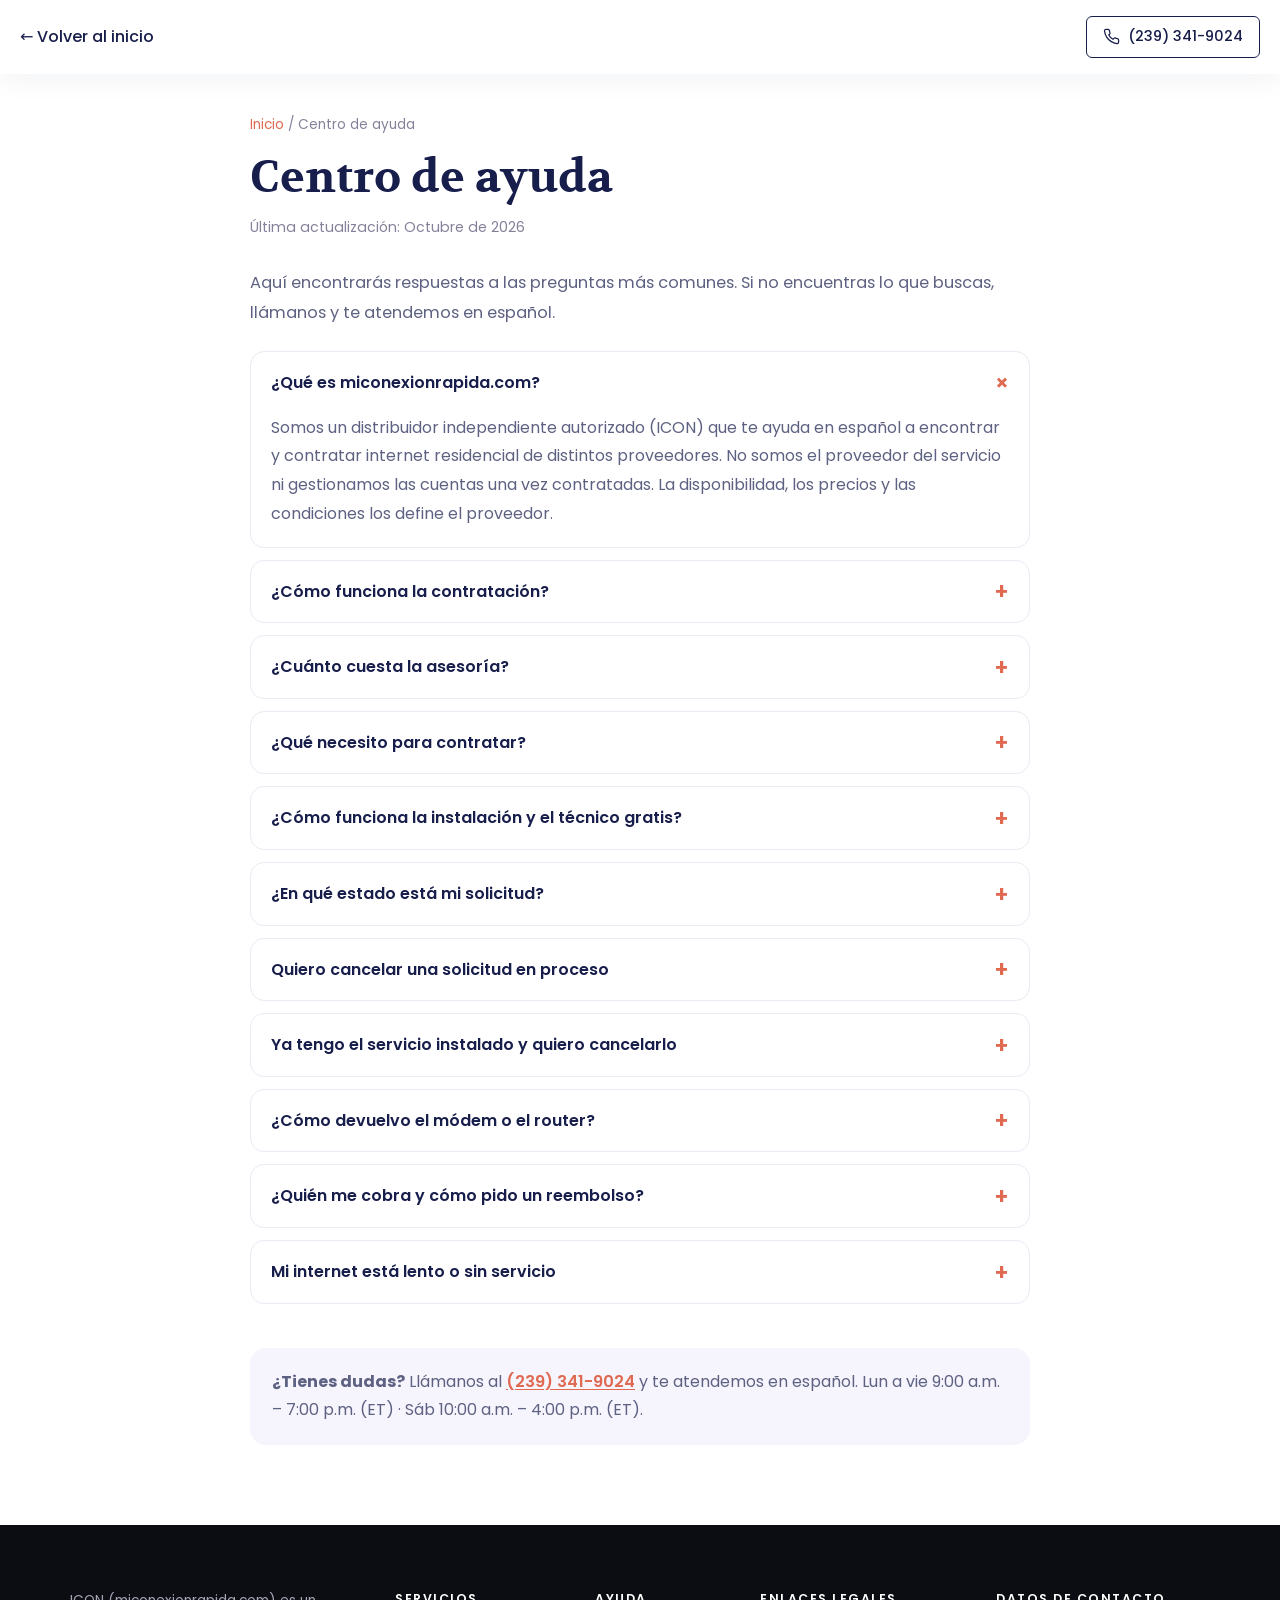
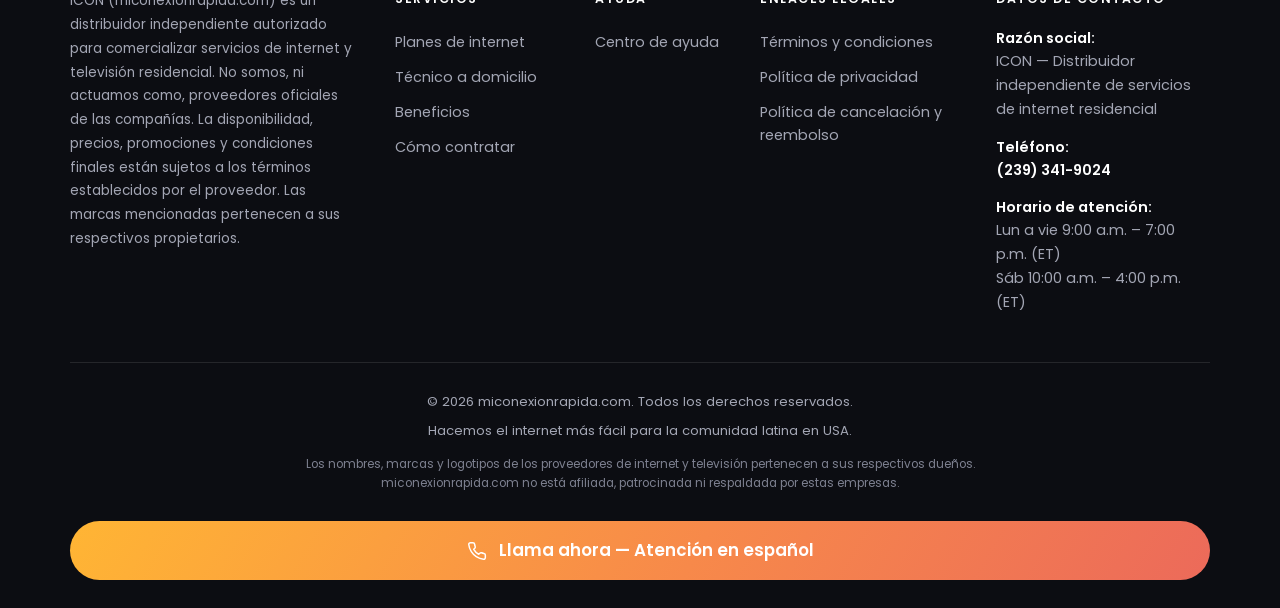
==== commit 262e3966: "Footer en 3 columnas en móvil, sin «técnico gratis» y botón con degradado - Pie de página: Servicios" ====
--- a/ayuda.html
+++ b/ayuda.html
@@ -97,7 +97,7 @@
         <h4>Servicios</h4>
         <ul>
           <li><a href="index.html#planes">Planes de internet</a></li>
-          <li><a href="index.html#tecnico">Técnico gratis</a></li>
+          <li><a href="index.html#tecnico">Técnico a domicilio</a></li>
           <li><a href="index.html#beneficios">Beneficios</a></li>
           <li><a href="index.html#contratar">Cómo contratar</a></li>
         </ul>
--- a/css/styles.css
+++ b/css/styles.css
@@ -7,6 +7,7 @@
   --muted: #84829A;
   --orange: #DF6951;
   --yellow: #F1A501;
+  --grad-cta: linear-gradient(120deg, #FFB534 0%, #F7894A 55%, #EC6A5A 100%);
   --teal: #006380;
   --peach: #FFF1DA;
   --hero-bg: #fdfcf7;   /* el fondo crema de img/hero-viajero.webp */
@@ -58,7 +59,10 @@
 }
 @media (hover: hover) { .btn:hover { transform: translateY(-2px); } }
 .btn:active { transform: scale(.98); }
-.btn--yellow { background: var(--yellow); color: #fff; box-shadow: 0 20px 35px rgba(241,165,1,.15); }
+.btn--yellow {
+  background: var(--grad-cta); color: #fff; font-weight: 600; text-shadow: 0 1px 2px rgba(160,60,20,.25);
+  box-shadow: 0 14px 28px rgba(236,106,90,.28), inset 0 1px 0 rgba(255,255,255,.35);
+}
 .btn--orange { background: var(--orange); color: #fff; box-shadow: 0 15px 30px rgba(223,105,81,.25); }
 .btn--outline { border: 1px solid var(--navy); color: var(--navy); padding: 8px 20px; border-radius: 6px; }
 .btn--outline:hover { background: var(--navy); color: #fff; }
@@ -184,19 +188,13 @@
 .plan__btn { margin-top: auto; padding: 14px 20px; border-radius: 10px; gap: 8px; }
 .plans__nota { margin-top: 32px; text-align: center; font-size: .95rem; }
 
-/* ---------- Técnico gratis ---------- */
+/* ---------- Técnico a domicilio ---------- */
 .tech__inner { display: grid; grid-template-columns: 1.1fr 1fr; gap: 64px; align-items: center; }
 .tech__media { position: relative; }
 .tech__media img {
   width: 100%; height: auto; aspect-ratio: 3 / 2; object-fit: cover; object-position: 35% center;
   border-radius: 28px; background: var(--peach); box-shadow: 0 30px 60px rgba(24,30,75,.14);
 }
-.tech__badge {
-  position: absolute; right: -18px; bottom: -22px; display: flex; align-items: center; gap: 12px;
-  padding: 14px 20px; background: #fff; border-radius: 18px; box-shadow: var(--shadow);
-  font-size: .85rem; line-height: 1.25; color: var(--text); font-weight: 500;
-}
-.tech__badge strong { font-family: var(--ff-head); font-size: 2.2rem; line-height: 1; color: var(--orange); }
 .tech__text { margin: 18px 0 22px; font-size: 1.02rem; line-height: 1.8; }
 .tech__list { display: grid; gap: 12px; margin-bottom: 30px; }
 .tech__list li { display: flex; gap: 12px; align-items: flex-start; color: var(--navy); font-weight: 500; }
@@ -424,7 +422,7 @@
   .hero__actions .btn--big {
     position: fixed; z-index: 40; left: 16px; right: 16px; margin-inline: auto;
     bottom: calc(14px + env(safe-area-inset-bottom)); width: auto; max-width: 420px;
-    box-shadow: 0 14px 30px rgba(241,165,1,.45);
+    border-radius: 999px; box-shadow: 0 12px 26px rgba(236,106,90,.35), inset 0 1px 0 rgba(255,255,255,.35);
   }
   .hero__actions { margin-top: 18px; }
   .hero { z-index: 40; } /* el hero aísla su capa: así el botón fijo queda sobre el resto de secciones */
@@ -460,12 +458,10 @@
   .step__arrow { margin-right: 4px; }
   .step p { font-size: .8rem; }
 
-  /* Técnico gratis: foto arriba, texto debajo */
+  /* Técnico a domicilio: foto arriba, texto debajo */
   .tech__inner { grid-template-columns: 1fr; gap: 40px; }
   .tech__inner > * { min-width: 0; }
   .tech__media img { border-radius: 22px; }
-  .tech__badge { right: 12px; bottom: -20px; padding: 10px 16px; }
-  .tech__badge strong { font-size: 1.8rem; }
   .tech__text { font-size: .98rem; margin: 12px 0 18px; }
   .tech__cta { width: 100%; }
 
@@ -517,7 +513,7 @@
 .footer__marcas { max-width: 680px; margin: 6px auto 0; font-size: .74rem; line-height: 1.6; color: #7d8090; }
 .footer__call {
   display: flex; align-items: center; justify-content: center; gap: 12px; margin-top: 28px;
-  padding: 16px 20px; border-radius: 12px; background: var(--yellow); color: #14151c;
+  padding: 16px 20px; border-radius: 999px; background: var(--grad-cta); color: #fff;
   font-weight: 600; font-size: 1.05rem; transition: filter .2s;
 }
 .footer__call:hover { filter: brightness(1.06); }
@@ -529,15 +525,18 @@
 }
 @media (max-width: 860px) {
   .footer { padding: 44px 0 calc(100px + env(safe-area-inset-bottom)); }
-  .footer__grid { grid-template-columns: 1fr 1fr; gap: 28px 20px; }
-  .footer__contacto, .footer__grid > :nth-child(4) { grid-column: 1 / -1; }
-  .footer li a { padding: 7px 0; }
+  /* Móvil: Servicios · Ayuda · Legales en una fila de 3 columnas; texto y contacto a todo el ancho */
+  .footer__grid { grid-template-columns: repeat(3, minmax(0, 1fr)); gap: 32px 16px; }
+  .footer__brand, .footer__contacto { grid-column: 1 / -1; }
+  .footer h4 { font-size: .7rem; letter-spacing: .08em; margin-bottom: 12px; }
+  .footer li { margin-bottom: 2px; }
+  .footer li a { display: block; padding: 6px 0; font-size: .82rem; line-height: 1.35; }
   .footer__bottom { margin-top: 32px; }
   /* En la portada ya está fijo el botón amarillo del hero; en las demás páginas la barra se fija abajo */
   body:not(.pagina-legal) .footer__call { display: none; }
   .pagina-legal .footer__call {
     position: fixed; z-index: 40; left: 16px; right: 16px; bottom: calc(14px + env(safe-area-inset-bottom));
-    margin: 0 auto; max-width: 420px; box-shadow: 0 14px 30px rgba(241,165,1,.45);
+    margin: 0 auto; max-width: 420px; box-shadow: 0 12px 26px rgba(236,106,90,.35);
     gap: 8px; padding: 16px 12px; font-size: clamp(.86rem, 4vw, 1rem); white-space: nowrap;
   }
 }
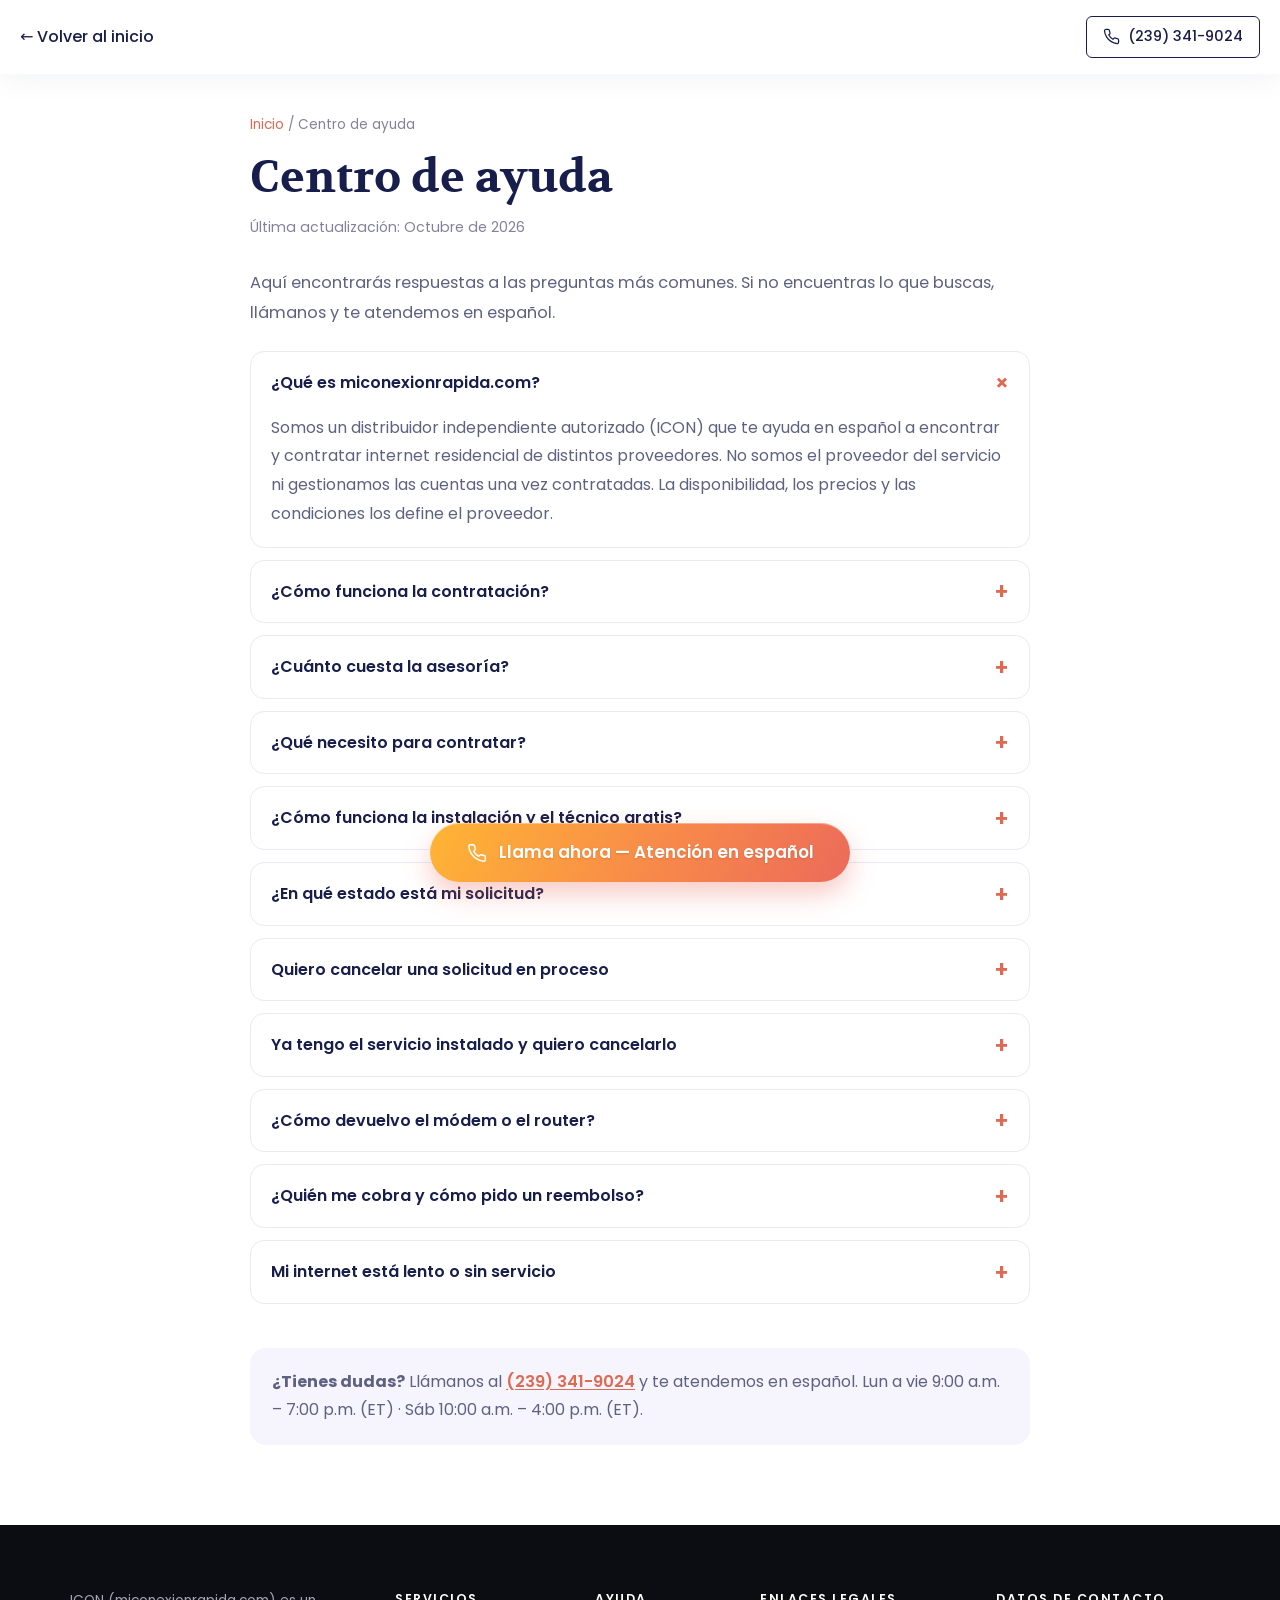
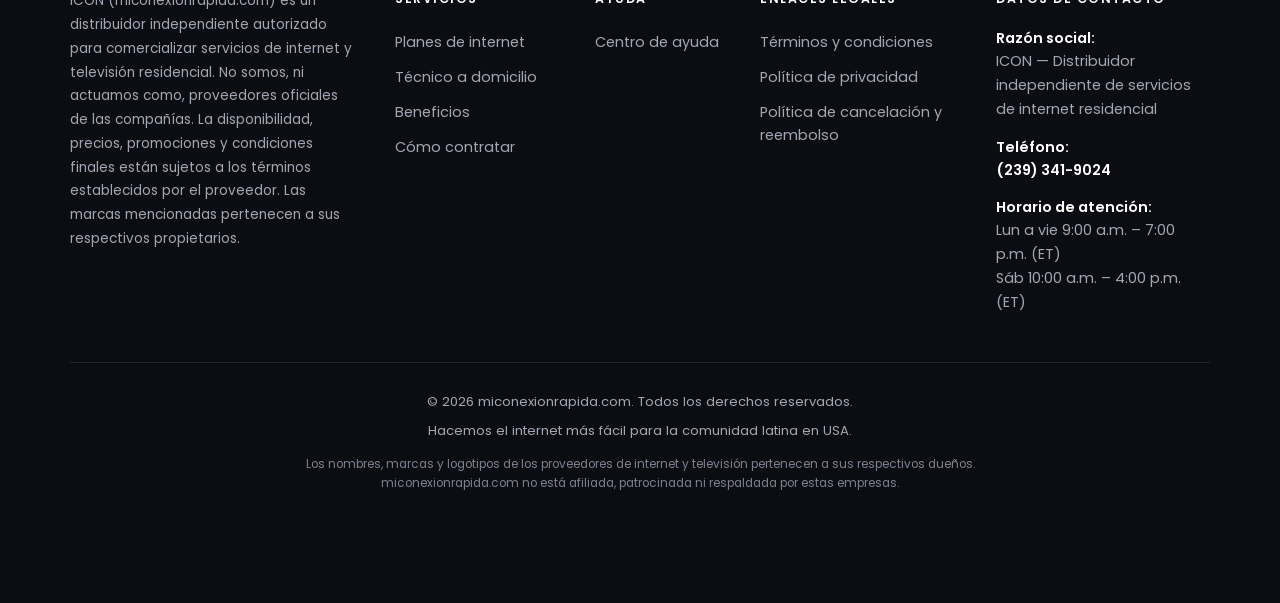
==== commit 89b007c6: "Versionar CSS y JS para que cada despliegue se vea al momento Co-Authored-By: Claude Opus 5.5 <norep" ====
--- a/ayuda.html
+++ b/ayuda.html
@@ -8,11 +8,11 @@
   <meta name="description" content="Preguntas frecuentes sobre la contratación de internet residencial con miconexionrapida.com.">
   <link rel="canonical" href="https://miconexionrapida.com/ayuda.html">
   <link rel="icon" href="img/favicon.svg" type="image/svg+xml">
-  <script src="js/ads.js"></script>
+  <script src="js/ads.js?v=20261014b"></script>
   <link rel="preconnect" href="https://fonts.googleapis.com">
   <link rel="preconnect" href="https://fonts.gstatic.com" crossorigin>
   <link href="https://fonts.googleapis.com/css2?family=Poppins:wght@400;500;600;700&family=Volkhov:wght@400;700&display=swap" rel="stylesheet">
-  <link rel="stylesheet" href="css/styles.css">
+  <link rel="stylesheet" href="css/styles.css?v=20261014b">
 </head>
 <body class="pagina-legal">
 
--- a/css/styles.css
+++ b/css/styles.css
@@ -10,7 +10,7 @@
   --grad-cta: linear-gradient(120deg, #FFB534 0%, #F7894A 55%, #EC6A5A 100%);
   --teal: #006380;
   --peach: #FFF1DA;
-  --hero-bg: #fdfcf7;   /* el fondo crema de img/hero-viajero.webp */
+  --hero-bg: #fdfcf9;   /* el fondo crema de img/hero-viajero.webp */
   --lilac: #DFD7F9;
   --bg: #fff;
   --shadow: 0 100px 80px rgba(0,0,0,.02), 0 30px 40px rgba(0,0,0,.035), 0 10px 20px rgba(0,0,0,.04);
@@ -100,7 +100,7 @@
   position: relative; isolation: isolate; overflow: hidden;
   padding: 150px 0 90px; min-height: min(900px, max(680px, 56.25vw));
   display: flex; align-items: center;
-  background: var(--hero-bg) url("../img/hero-viajero.webp") no-repeat right center / auto 100%;
+  background: var(--hero-bg) url("../img/hero-viajero.webp?v=2") no-repeat right center / auto 100%;
 }
 .hero > .container, .header > .container { width: min(1240px, 100% - 32px); }
 .hero__inner { display: grid; grid-template-columns: minmax(0, 560px) 1fr; align-items: center; gap: 40px; }
@@ -418,14 +418,8 @@
   .hero__badges li { flex-direction: column; justify-content: flex-start; gap: 6px; text-align: center; }
   .hero__badges svg { width: 22px; height: 22px; padding: 4px; }
 
-  /* «Llama ahora» fijo abajo y centrado; sustituye a la barra naranja */
-  .hero__actions .btn--big {
-    position: fixed; z-index: 40; left: 16px; right: 16px; margin-inline: auto;
-    bottom: calc(14px + env(safe-area-inset-bottom)); width: auto; max-width: 420px;
-    border-radius: 999px; box-shadow: 0 12px 26px rgba(236,106,90,.35), inset 0 1px 0 rgba(255,255,255,.35);
-  }
-  .hero__actions { margin-top: 18px; }
-  .hero { z-index: 40; } /* el hero aísla su capa: así el botón fijo queda sobre el resto de secciones */
+  /* En el móvil el «Llama ahora» es la barra fija de abajo (.footer__call), así que el del hero sobra */
+  .hero__actions { display: none; }
 
   /* Beneficios, planes y usos: carruseles deslizables con la siguiente tarjeta asomando */
   .services__grid, .plans__grid, .partners__row {
@@ -511,12 +505,21 @@
   text-align: center; display: grid; gap: 8px; font-size: .82rem;
 }
 .footer__marcas { max-width: 680px; margin: 6px auto 0; font-size: .74rem; line-height: 1.6; color: #7d8090; }
+/* «Llama ahora» fijo abajo en todas las páginas. Va fuera del hero y de los .reveal: un ancestro con
+   transform u overflow rompe position: fixed (sobre todo en Safari de iPhone).
+   En la portada (escritorio) main.js le pone .is-oculta mientras el botón del hero está a la vista. */
 .footer__call {
-  display: flex; align-items: center; justify-content: center; gap: 12px; margin-top: 28px;
-  padding: 16px 20px; border-radius: 999px; background: var(--grad-cta); color: #fff;
-  font-weight: 600; font-size: 1.05rem; transition: filter .2s;
-}
+  position: fixed; z-index: 60; left: 16px; right: 16px; bottom: calc(18px + env(safe-area-inset-bottom));
+  display: flex; align-items: center; justify-content: center; gap: 12px;
+  margin: 0 auto; max-width: 420px; padding: 16px 20px; border-radius: 999px;
+  background: var(--grad-cta); color: #fff; font-weight: 600; font-size: 1.05rem; white-space: nowrap;
+  text-shadow: 0 1px 2px rgba(160,60,20,.25);
+  box-shadow: 0 12px 26px rgba(236,106,90,.35), inset 0 1px 0 rgba(255,255,255,.35);
+  transition: filter .2s, opacity .3s, transform .3s;
+}
+.footer__call.is-oculta { opacity: 0; transform: translateY(24px); pointer-events: none; }
 .footer__call:hover { filter: brightness(1.06); }
+.footer { padding-bottom: calc(110px + env(safe-area-inset-bottom)); } /* que la barra no tape el pie */
 .footer__call svg { width: 20px; height: 20px; }
 
 @media (max-width: 1024px) {
@@ -532,13 +535,7 @@
   .footer li { margin-bottom: 2px; }
   .footer li a { display: block; padding: 6px 0; font-size: .82rem; line-height: 1.35; }
   .footer__bottom { margin-top: 32px; }
-  /* En la portada ya está fijo el botón amarillo del hero; en las demás páginas la barra se fija abajo */
-  body:not(.pagina-legal) .footer__call { display: none; }
-  .pagina-legal .footer__call {
-    position: fixed; z-index: 40; left: 16px; right: 16px; bottom: calc(14px + env(safe-area-inset-bottom));
-    margin: 0 auto; max-width: 420px; box-shadow: 0 12px 26px rgba(236,106,90,.35);
-    gap: 8px; padding: 16px 12px; font-size: clamp(.86rem, 4vw, 1rem); white-space: nowrap;
-  }
+  .footer__call { bottom: calc(14px + env(safe-area-inset-bottom)); gap: 8px; padding: 16px 12px; font-size: clamp(.86rem, 4vw, 1rem); }
 }
 
 /* ==========================================================
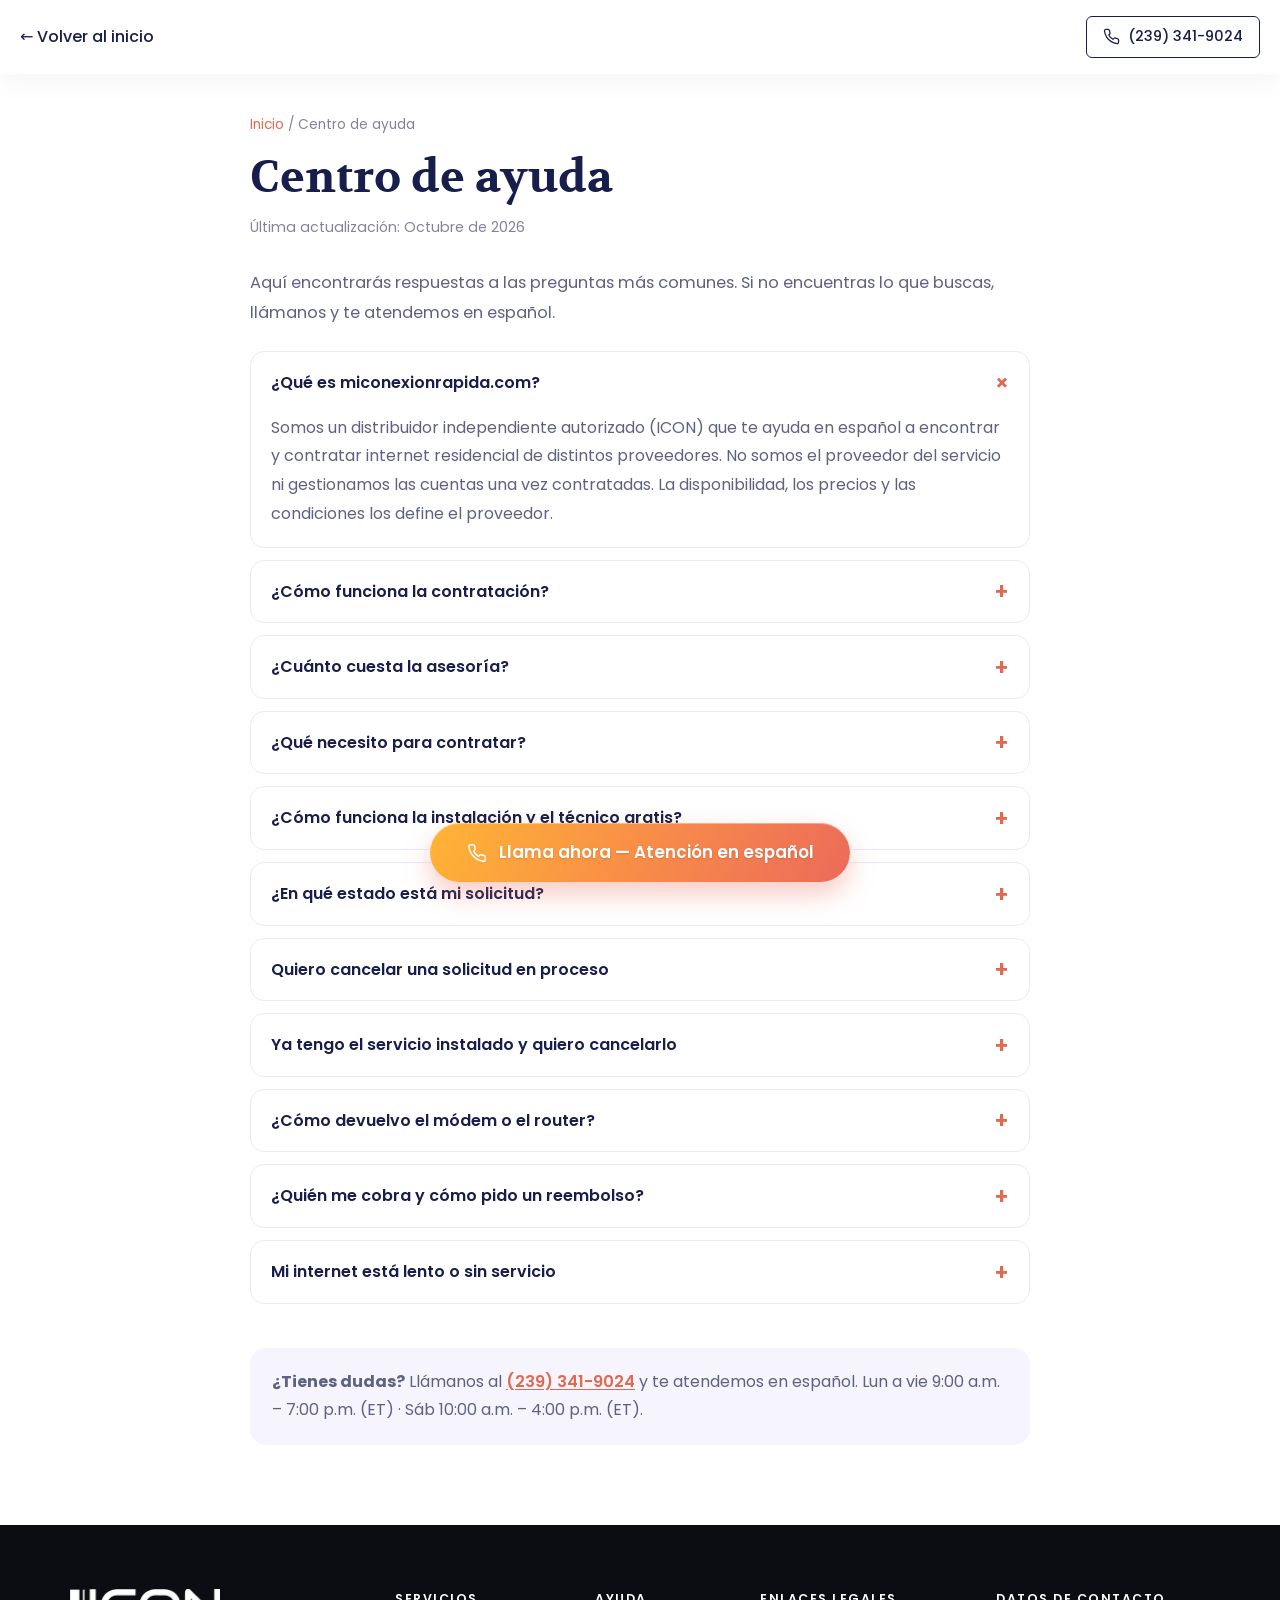
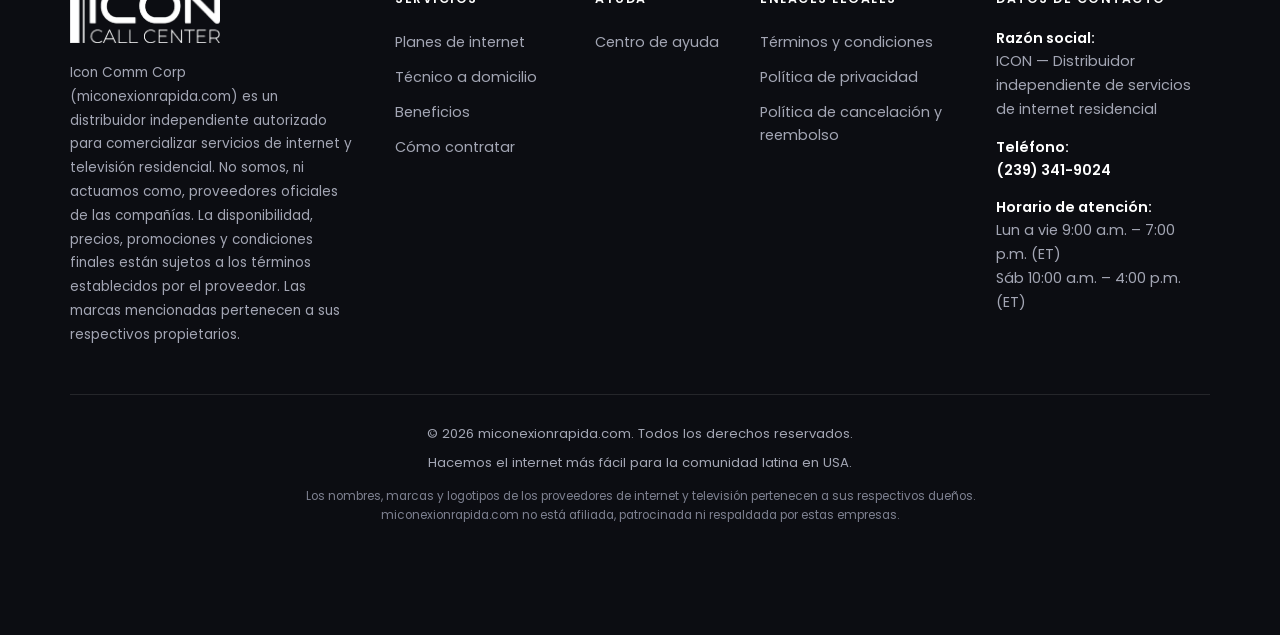
==== commit 482041ce: "Logo blanco en el footer y nombre Icon Comm Corp en el aviso legal Co-Authored-By: Claude Opus 5.5 <" ====
--- a/ayuda.html
+++ b/ayuda.html
@@ -12,7 +12,7 @@
   <link rel="preconnect" href="https://fonts.googleapis.com">
   <link rel="preconnect" href="https://fonts.gstatic.com" crossorigin>
   <link href="https://fonts.googleapis.com/css2?family=Poppins:wght@400;500;600;700&family=Volkhov:wght@400;700&display=swap" rel="stylesheet">
-  <link rel="stylesheet" href="css/styles.css?v=20261014b">
+  <link rel="stylesheet" href="css/styles.css?v=20261014c">
 </head>
 <body class="pagina-legal">
 
@@ -88,7 +88,8 @@
   <footer class="footer">
     <div class="container footer__grid">
       <div class="footer__brand">
-        <p>ICON (miconexionrapida.com) es un distribuidor independiente autorizado para comercializar servicios
+        <img class="footer__logo" src="img/logo-blanco.png" alt="Icon Comm Corp" width="615" height="221" loading="lazy">
+        <p>Icon Comm Corp (miconexionrapida.com) es un distribuidor independiente autorizado para comercializar servicios
           de internet y televisión residencial. No somos, ni actuamos como, proveedores oficiales de las compañías.
           La disponibilidad, precios, promociones y condiciones finales están sujetos a los términos establecidos por
           el proveedor. Las marcas mencionadas pertenecen a sus respectivos propietarios.</p>
--- a/css/styles.css
+++ b/css/styles.css
@@ -491,6 +491,7 @@
    ========================================================== */
 .footer { background: #0c0d12; color: #a3a6b4; padding: 64px 0 28px; font-size: .9rem; }
 .footer__grid { display: grid; grid-template-columns: 1.6fr .9fr .7fr 1.1fr 1.2fr; gap: 40px; }
+.footer__logo { display: block; width: 150px; height: auto; margin-bottom: 18px; }
 .footer__brand p { line-height: 1.75; font-size: .85rem; }
 .footer h4 { color: #fff; font-size: .78rem; font-weight: 600; letter-spacing: .12em; text-transform: uppercase; margin-bottom: 18px; }
 .footer li { margin-bottom: 4px; }
